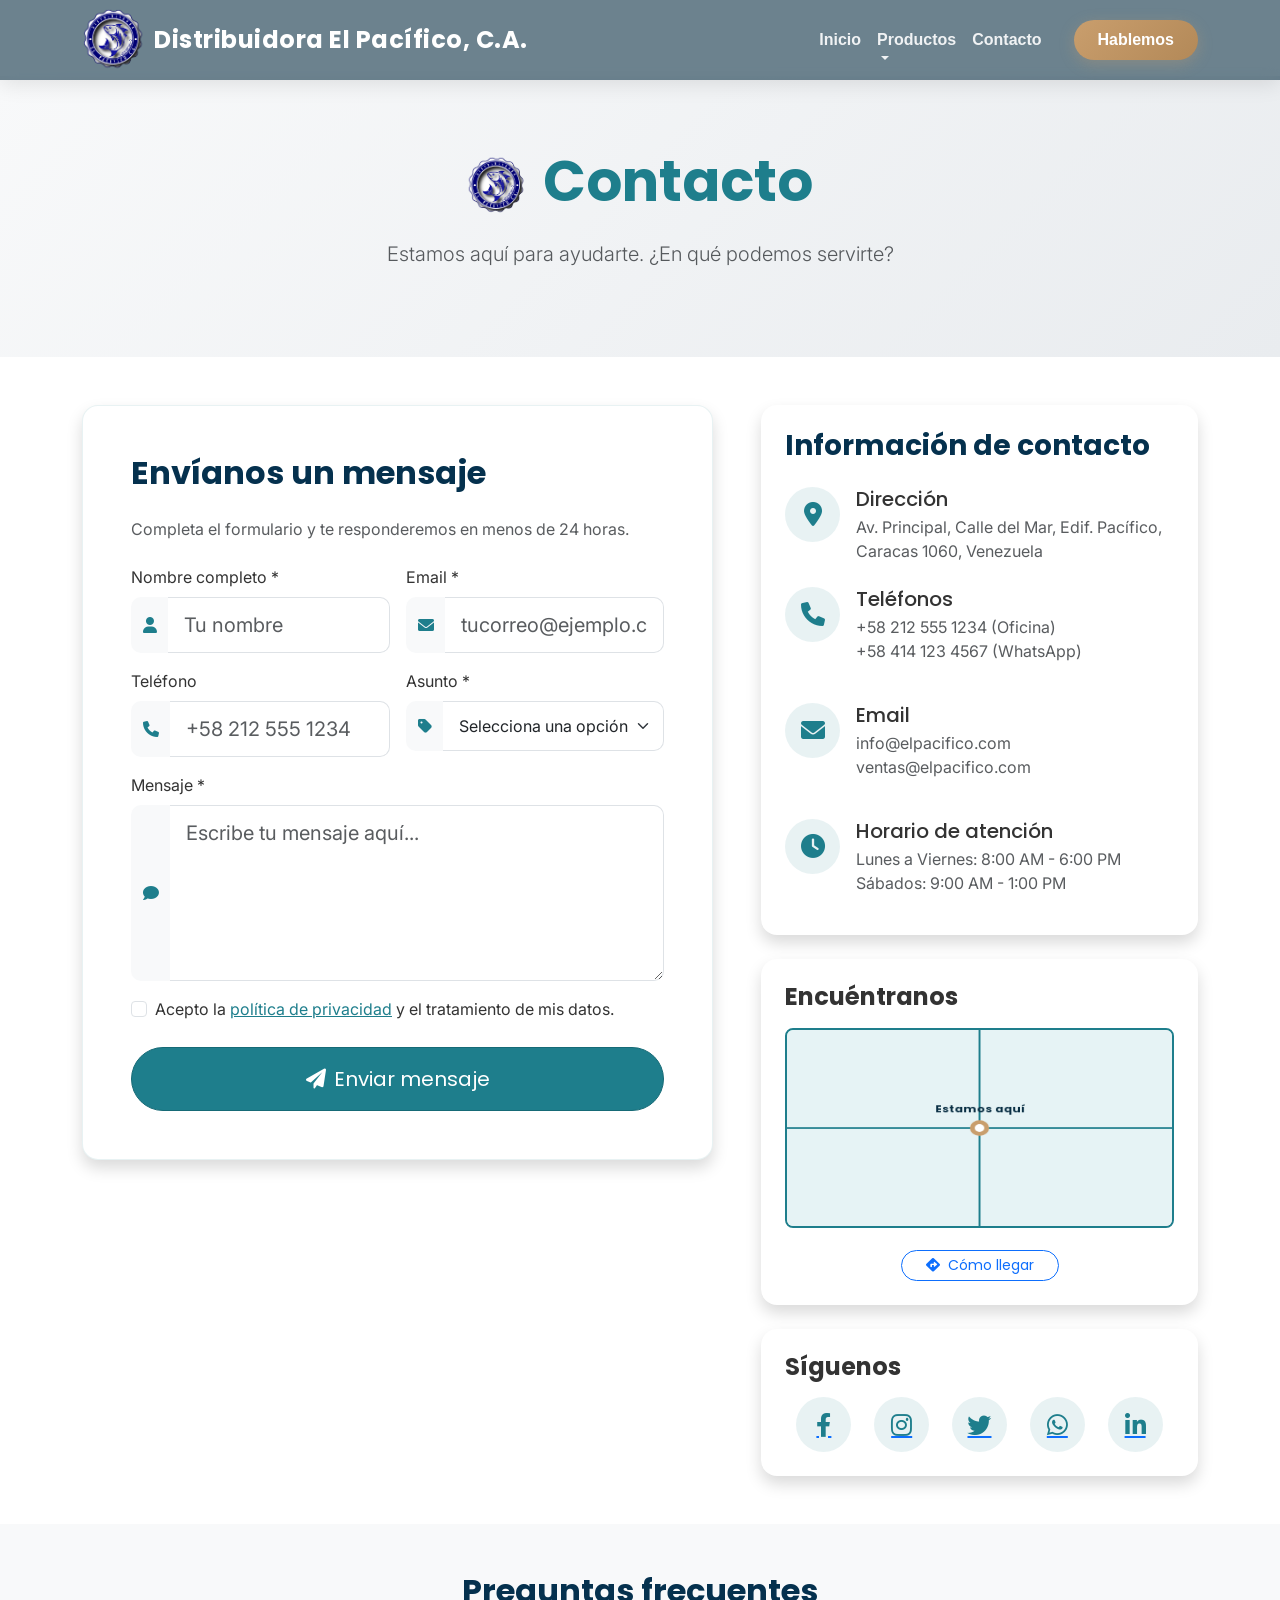
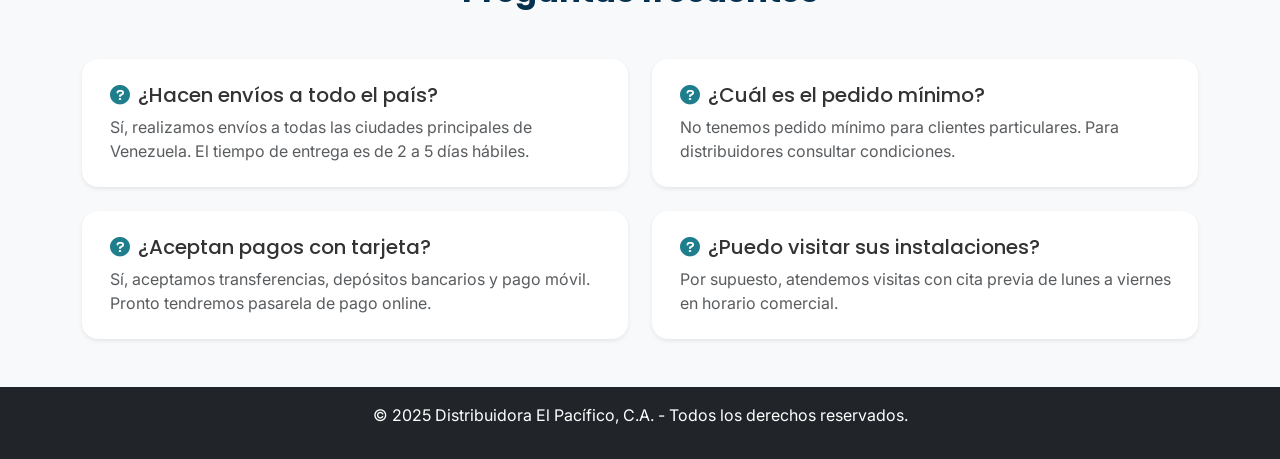
==== contacto/index.html @ 5120aaf8 "feat: Add new contact page" ====
<!DOCTYPE html>
<html lang="es">
<head>
    <meta charset="UTF-8">
    <meta name="viewport" content="width=device-width, initial-scale=1.0">
    <title>Contacto - Distribuidora El Pacífico</title>
    <!-- Bootstrap CSS -->
    <link href="https://cdn.jsdelivr.net/npm/bootstrap@5.3.0/dist/css/bootstrap.min.css" rel="stylesheet">
    <!-- Font Awesome -->
    <link rel="stylesheet" href="https://cdnjs.cloudflare.com/ajax/libs/font-awesome/6.0.0-beta3/css/all.min.css">
    <!-- Google Fonts -->
    <link href="https://fonts.googleapis.com/css2?family=Poppins:wght@400;600;700&family=Inter:wght@300;400;500&display=swap" rel="stylesheet">
    <!-- Estilos personalizados -->
    <link rel="stylesheet" href="../assets/css/style.css">
</head>
<body>
    <!-- Navbar elegante -->
    <nav class="navbar navbar-expand-lg navbar-dark fixed-top" id="mainNav">
        <div class="container">
            <a class="navbar-brand" href="/index.html">
                <img src="/assets/images/logo.png" alt="Distribuidora El Pacífico" class="img-fluid" width="64">
                <span class="ms-2">Distribuidora El Pacífico, C.A.</span>
            </a>
            <button class="navbar-toggler" type="button" data-bs-toggle="collapse" data-bs-target="#navbarResponsive">
                <span class="navbar-toggler-icon"></span>
            </button>
            <div class="collapse navbar-collapse" id="navbarResponsive">
                <ul class="navbar-nav ms-auto">
                    <li class="nav-item">
                        <a class="nav-link" href="/index.html">Inicio</a>
                    </li>
                    <li class="nav-item dropdown">
                        <a class="nav-link dropdown-toggle" href="#" id="productDropdown" role="button" data-bs-toggle="dropdown">
                            Productos
                        </a>
                        <ul class="dropdown-menu dropdown-menu-end" aria-labelledby="productDropdown">
                            <li><a class="dropdown-item" href="/productos/sardinas-cayuco.html">Sardinas Cayuco</a></li>
                            <li><a class="dropdown-item" href="/productos/sardinas-pacifico.html">Sardinas Pacífico</a></li>
                            <li><a class="dropdown-item" href="/productos/atun-pacifico.html">Atún Pacífico</a></li>
                            <li><a class="dropdown-item" href="/productos/filetes-anchoa-cantabria.html">Filetes de Anchoa Cantabria</a></li>
                        </ul>
                    </li>
                    <li class="nav-item">
                        <a class="nav-link" href="/contacto/">Contacto</a>
                    </li>
                    <li class="nav-item">
                        <a class="nav-link btn-contact" href="/contacto/">Hablemos</a>
                    </li>
                </ul>
            </div>
        </div>
    </nav>

    <!-- Header de la página -->
    <section class="page-header py-5 bg-light">
        <div class="container text-center py-4">
            <div class="d-flex align-items-center justify-content-center mb-3">
                <!-- Logo desde assets -->
                <img src="../assets/images/logo.png" alt="El Pacífico Logo" class="me-3" style="height: 60px; width: auto;" onerror="this.style.display='none'">
                <h1 class="display-4 fw-bold text-primary">Contacto</h1>
            </div>
            <p class="lead text-muted">Estamos aquí para ayudarte. ¿En qué podemos servirte?</p>
        </div>
    </section>

    <!-- Sección de contacto principal -->
    <section class="py-5">
        <div class="container">
            <div class="row g-5">
                <!-- Columna izquierda: Formulario -->
                <div class="col-lg-7">
                    <div class="contact-form-wrapper p-4 p-lg-5 bg-white rounded-4 shadow">
                        <h2 class="fw-bold mb-4">Envíanos un mensaje</h2>
                        <p class="text-muted mb-4">Completa el formulario y te responderemos en menos de 24 horas.</p>
                        
                        <form id="contactForm" class="needs-validation" novalidate>
                            <div class="row g-3">
                                <div class="col-md-6">
                                    <label for="nombre" class="form-label">Nombre completo *</label>
                                    <div class="input-group">
                                        <span class="input-group-text bg-light"><i class="fas fa-user text-primary"></i></span>
                                        <input type="text" class="form-control form-control-lg" id="nombre" placeholder="Tu nombre" required>
                                    </div>
                                    <div class="invalid-feedback">Por favor ingresa tu nombre.</div>
                                </div>
                                
                                <div class="col-md-6">
                                    <label for="email" class="form-label">Email *</label>
                                    <div class="input-group">
                                        <span class="input-group-text bg-light"><i class="fas fa-envelope text-primary"></i></span>
                                        <input type="email" class="form-control form-control-lg" id="email" placeholder="tucorreo@ejemplo.com" required>
                                    </div>
                                    <div class="invalid-feedback">Por favor ingresa un email válido.</div>
                                </div>
                                
                                <div class="col-md-6">
                                    <label for="telefono" class="form-label">Teléfono</label>
                                    <div class="input-group">
                                        <span class="input-group-text bg-light"><i class="fas fa-phone text-primary"></i></span>
                                        <input type="tel" class="form-control form-control-lg" id="telefono" placeholder="+58 212 555 1234">
                                    </div>
                                </div>
                                
                                <div class="col-md-6">
                                    <label for="asunto" class="form-label">Asunto *</label>
                                    <div class="input-group">
                                        <span class="input-group-text bg-light"><i class="fas fa-tag text-primary"></i></span>
                                        <select class="form-select form-control-lg" id="asunto" required>
                                            <option value="" selected disabled>Selecciona una opción</option>
                                            <option value="ventas">Ventas y cotizaciones</option>
                                            <option value="distribucion">Quiero distribuir productos</option>
                                            <option value="consulta">Consulta general</option>
                                            <option value="sugerencia">Sugerencia o reclamo</option>
                                        </select>
                                    </div>
                                    <div class="invalid-feedback">Por favor selecciona un asunto.</div>
                                </div>
                                
                                <div class="col-12">
                                    <label for="mensaje" class="form-label">Mensaje *</label>
                                    <div class="input-group">
                                        <span class="input-group-text bg-light"><i class="fas fa-comment text-primary"></i></span>
                                        <textarea class="form-control form-control-lg" id="mensaje" rows="5" placeholder="Escribe tu mensaje aquí..." required></textarea>
                                    </div>
                                    <div class="invalid-feedback">Por favor escribe tu mensaje.</div>
                                </div>
                                
                                <div class="col-12">
                                    <div class="form-check">
                                        <input class="form-check-input" type="checkbox" id="terminos" required>
                                        <label class="form-check-label" for="terminos">
                                            Acepto la <a href="#" class="text-primary">política de privacidad</a> y el tratamiento de mis datos.
                                        </label>
                                        <div class="invalid-feedback">Debes aceptar los términos.</div>
                                    </div>
                                </div>
                                
                                <div class="col-12 mt-4">
                                    <button type="submit" class="btn btn-primary btn-lg w-100 py-3 rounded-pill">
                                        <i class="fas fa-paper-plane me-2"></i>Enviar mensaje
                                    </button>
                                </div>
                            </div>
                        </form>
                    </div>
                </div>
                
                <!-- Columna derecha: Información de contacto y mapa -->
                <div class="col-lg-5">
                    <!-- Tarjeta de información -->
                    <div class="contact-info-card bg-white rounded-4 shadow p-4 mb-4">
                        <h3 class="fw-bold mb-4">Información de contacto</h3>
                        
                        <div class="d-flex mb-4">
                            <div class="flex-shrink-0">
                                <div class="info-icon bg-primary bg-opacity-10 p-3 rounded-circle">
                                    <i class="fas fa-map-marker-alt fs-4 text-primary"></i>
                                </div>
                            </div>
                            <div class="flex-grow-1 ms-3">
                                <h5 class="mb-1">Dirección</h5>
                                <p class="text-muted mb-0">Av. Principal, Calle del Mar, Edif. Pacífico, Caracas 1060, Venezuela</p>
                            </div>
                        </div>
                        
                        <div class="d-flex mb-4">
                            <div class="flex-shrink-0">
                                <div class="info-icon bg-primary bg-opacity-10 p-3 rounded-circle">
                                    <i class="fas fa-phone fs-4 text-primary"></i>
                                </div>
                            </div>
                            <div class="flex-grow-1 ms-3">
                                <h5 class="mb-1">Teléfonos</h5>
                                <p class="text-muted mb-0">+58 212 555 1234 (Oficina)</p>
                                <p class="text-muted">+58 414 123 4567 (WhatsApp)</p>
                            </div>
                        </div>
                        
                        <div class="d-flex mb-4">
                            <div class="flex-shrink-0">
                                <div class="info-icon bg-primary bg-opacity-10 p-3 rounded-circle">
                                    <i class="fas fa-envelope fs-4 text-primary"></i>
                                </div>
                            </div>
                            <div class="flex-grow-1 ms-3">
                                <h5 class="mb-1">Email</h5>
                                <p class="text-muted mb-0">info@elpacifico.com</p>
                                <p class="text-muted">ventas@elpacifico.com</p>
                            </div>
                        </div>
                        
                        <div class="d-flex">
                            <div class="flex-shrink-0">
                                <div class="info-icon bg-primary bg-opacity-10 p-3 rounded-circle">
                                    <i class="fas fa-clock fs-4 text-primary"></i>
                                </div>
                            </div>
                            <div class="flex-grow-1 ms-3">
                                <h5 class="mb-1">Horario de atención</h5>
                                <p class="text-muted mb-0">Lunes a Viernes: 8:00 AM - 6:00 PM</p>
                                <p class="text-muted">Sábados: 9:00 AM - 1:00 PM</p>
                            </div>
                        </div>
                    </div>
                    
                    <!-- Mapa (canvas) -->
                    <div class="map-card bg-white rounded-4 shadow p-4 mb-4">
                        <h4 class="fw-bold mb-3">Encuéntranos</h4>
                        <canvas id="mapCanvas" width="400" height="250" class="w-100 rounded-3 canvas-map" style="height: 200px;"></canvas>
                        <div class="mt-3 text-center">
                            <a href="#" class="btn btn-outline-primary btn-sm rounded-pill px-4">
                                <i class="fas fa-directions me-2"></i>Cómo llegar
                            </a>
                        </div>
                    </div>
                    
                    <!-- Redes sociales -->
                    <div class="social-card bg-white rounded-4 shadow p-4">
                        <h4 class="fw-bold mb-3">Síguenos</h4>
                        <div class="d-flex justify-content-around">
                            <a href="#" class="social-icon bg-primary bg-opacity-10 p-3 rounded-circle">
                                <i class="fab fa-facebook-f fs-4 text-primary"></i>
                            </a>
                            <a href="#" class="social-icon bg-primary bg-opacity-10 p-3 rounded-circle">
                                <i class="fab fa-instagram fs-4 text-primary"></i>
                            </a>
                            <a href="#" class="social-icon bg-primary bg-opacity-10 p-3 rounded-circle">
                                <i class="fab fa-twitter fs-4 text-primary"></i>
                            </a>
                            <a href="#" class="social-icon bg-primary bg-opacity-10 p-3 rounded-circle">
                                <i class="fab fa-whatsapp fs-4 text-primary"></i>
                            </a>
                            <a href="#" class="social-icon bg-primary bg-opacity-10 p-3 rounded-circle">
                                <i class="fab fa-linkedin-in fs-4 text-primary"></i>
                            </a>
                        </div>
                    </div>
                </div>
            </div>
        </div>
    </section>

    <!-- Sección de preguntas frecuentes (opcional, para dar más contenido) -->
    <section class="py-5 bg-light">
        <div class="container">
            <h2 class="text-center fw-bold mb-5">Preguntas frecuentes</h2>
            <div class="row g-4">
                <div class="col-md-6">
                    <div class="faq-item bg-white p-4 rounded-4 shadow-sm h-100">
                        <h5><i class="fas fa-question-circle text-primary me-2"></i>¿Hacen envíos a todo el país?</h5>
                        <p class="text-muted mb-0">Sí, realizamos envíos a todas las ciudades principales de Venezuela. El tiempo de entrega es de 2 a 5 días hábiles.</p>
                    </div>
                </div>
                <div class="col-md-6">
                    <div class="faq-item bg-white p-4 rounded-4 shadow-sm h-100">
                        <h5><i class="fas fa-question-circle text-primary me-2"></i>¿Cuál es el pedido mínimo?</h5>
                        <p class="text-muted mb-0">No tenemos pedido mínimo para clientes particulares. Para distribuidores consultar condiciones.</p>
                    </div>
                </div>
                <div class="col-md-6">
                    <div class="faq-item bg-white p-4 rounded-4 shadow-sm h-100">
                        <h5><i class="fas fa-question-circle text-primary me-2"></i>¿Aceptan pagos con tarjeta?</h5>
                        <p class="text-muted mb-0">Sí, aceptamos transferencias, depósitos bancarios y pago móvil. Pronto tendremos pasarela de pago online.</p>
                    </div>
                </div>
                <div class="col-md-6">
                    <div class="faq-item bg-white p-4 rounded-4 shadow-sm h-100">
                        <h5><i class="fas fa-question-circle text-primary me-2"></i>¿Puedo visitar sus instalaciones?</h5>
                        <p class="text-muted mb-0">Por supuesto, atendemos visitas con cita previa de lunes a viernes en horario comercial.</p>
                    </div>
                </div>
            </div>
        </div>
    </section>

    <!-- Footer -->
    <footer class="bg-dark text-white text-center py-3">
        <p>&copy; 2025 Distribuidora El Pacífico, C.A. - Todos los derechos reservados.</p>
    </footer>

    <!-- Scripts -->
    <script src="https://code.jquery.com/jquery-3.6.0.min.js"></script>
    <script src="https://cdn.jsdelivr.net/npm/bootstrap@5.3.0/dist/js/bootstrap.bundle.min.js"></script>
    <script src="../assets/js/main.js"></script>
    
    <!-- Script para validación del formulario -->
    <script>
        (function() {
            'use strict';
            
            // Validación de formulario Bootstrap
            var forms = document.querySelectorAll('.needs-validation');
            
            Array.prototype.slice.call(forms).forEach(function(form) {
                form.addEventListener('submit', function(event) {
                    if (!form.checkValidity()) {
                        event.preventDefault();
                        event.stopPropagation();
                    } else {
                        event.preventDefault(); // Prevenir envío real para demo
                        alert('¡Mensaje enviado con éxito! Gracias por contactarnos.');
                        form.reset();
                        form.classList.remove('was-validated');
                    }
                    form.classList.add('was-validated');
                }, false);
            });
            
            // Dibujar mapa en canvas
            function drawMap() {
                var canvas = document.getElementById('mapCanvas');
                if (!canvas) return;
                
                var ctx = canvas.getContext('2d');
                var w = canvas.width;
                var h = canvas.height;
                
                // Fondo azul claro
                ctx.fillStyle = '#e6f3f5';
                ctx.fillRect(0, 0, w, h);
                
                // Dibujar calles
                ctx.strokeStyle = '#1e7e8c';
                ctx.lineWidth = 2;
                
                // Calle horizontal
                ctx.beginPath();
                ctx.moveTo(0, h/2);
                ctx.lineTo(w, h/2);
                ctx.stroke();
                
                // Calle vertical
                ctx.beginPath();
                ctx.moveTo(w/2, 0);
                ctx.lineTo(w/2, h);
                ctx.stroke();
                
                // Marcador de ubicación
                ctx.fillStyle = '#c99e6d';
                ctx.beginPath();
                ctx.arc(w/2, h/2, 10, 0, Math.PI * 2);
                ctx.fill();
                
                ctx.fillStyle = 'white';
                ctx.beginPath();
                ctx.arc(w/2, h/2, 5, 0, Math.PI * 2);
                ctx.fill();
                
                // Texto
                ctx.font = 'bold 12px Poppins, sans-serif';
                ctx.fillStyle = '#0a2f44';
                ctx.textAlign = 'center';
                ctx.fillText('Estamos aquí', w/2, h/2 - 20);
            }
            
            drawMap();
        })();
    </script>
</body>
</html>
---- assets/css/style.css ----
/* Estilos personalizados para Distribuidora El Pacífico */

body {
    font-family: 'Inter', sans-serif;
    color: #333;
}

h1, h2, h3, h4, h5, h6, .navbar-brand, .nav-link, .btn {
    font-family: 'Poppins', sans-serif;
}

.bg-primary {
    background-color: #1e7e8c !important; /* Azul marino verdoso */
}

.navbar-brand i {
    margin-right: 8px;
}

.canvas-placeholder {
    background-color: #d4f1f9; /* Fondo de respaldo */
    border: 2px dashed #1e7e8c;
    border-radius: 8px;
    display: block;
    width: 100%;
    height: auto;
}

footer {
    background-color: #05314e !important;
}

.btn-primary {
    background-color: #1e7e8c;
    border-color: #166a76;
}

.btn-primary:hover {
    background-color: #166a76;
    border-color: #0f525c;
}

.card {
    transition: transform 0.3s ease;
    border: none;
    box-shadow: 0 4px 8px rgba(0,0,0,0.1);
}

.card:hover {
    transform: translateY(-5px);
}

h1, h2, h3 {
    color: #05314e;
}

.text-primary {
    color: #1e7e8c !important;
}
/* Hero section rediseñado */
.hero-section {
    position: relative;
    height: 100vh;
    min-height: 600px;
    overflow: hidden;
    background-color: #0a2f44; /* Color de respaldo */
}

.hero-canvas {
    position: absolute;
    top: 0;
    left: 0;
    width: 100%;
    height: 100%;
    z-index: 1;
    object-fit: cover;
}

.hero-section .container {
    position: relative;
    z-index: 2;
    animation: fadeInUp 1.5s ease;
}

.hero-title {
    /* font-family: 'Playfair Display', serif; */
    font-weight: 700;
    text-shadow: 2px 2px 8px rgba(0,0,0,0.3);
    letter-spacing: 1px;
    color: #fff;
}

.hero-subtitle {
    font-family: 'Open Sans', sans-serif;
    font-size: 1.5rem;
    font-weight: 300;
    text-shadow: 1px 1px 4px rgba(0,0,0,0.3);
    max-width: 700px;
    margin-left: auto;
    margin-right: auto;
}

.btn-hero {
    background-color: #c99e6d;
    border-color: #b38958;
    color: white;
    font-family: 'Open Sans', sans-serif;
    font-weight: 600;
    padding: 12px 40px;
    border-radius: 50px;
    text-transform: uppercase;
    letter-spacing: 1px;
    transition: all 0.3s;
    box-shadow: 0 4px 15px rgba(0,0,0,0.2);
}

.btn-hero:hover {
    background-color: #b38958;
    border-color: #9e7346;
    transform: translateY(-2px);
    box-shadow: 0 6px 20px rgba(0,0,0,0.3);
}

@keyframes fadeInUp {
    from {
        opacity: 0;
        transform: translateY(30px);
    }
    to {
        opacity: 1;
        transform: translateY(0);
    }
}
/* ===== Navbar elegante ===== */
#mainNav {
    padding-top: .2rem;
    padding-bottom: .2rem;
    background-color: rgba(10, 47, 68, 0.6); /* Azul profundo semitransparente */
    backdrop-filter: blur(8px);
    -webkit-backdrop-filter: blur(8px);
    box-shadow: 0 4px 20px rgba(0, 0, 0, 0.1);
    transition: background-color 0.3s ease, padding 0.3s ease;
}

#mainNav.navbar-scrolled {
    padding-top: 0.5rem;
    padding-bottom: 0.5rem;
    background-color: #0a2f44; /* sólido al hacer scroll */
    backdrop-filter: none;
}

#mainNav .navbar-brand {
    display: flex;
    align-items: center;
    color: white;
    font-size: 1.5rem;
    font-weight: 700;
    letter-spacing: 0.5px;
}

#mainNav .navbar-brand .brand-text {
    background: linear-gradient(135deg, #fff, #f0f0f0);
    -webkit-background-clip: text;
    -webkit-text-fill-color: transparent;
    background-clip: text;
}

#mainNav .navbar-nav .nav-item {
    margin-left: 1rem;
}

#mainNav .navbar-nav .nav-link {
    color: rgba(255,255,255,0.9);
    font-family: 'Open Sans', sans-serif;
    font-weight: 600;
    font-size: 1rem;
    padding: 0.5rem 0;
    position: relative;
    transition: color 0.3s ease;
}

#mainNav .navbar-nav .nav-link:hover {
    color: white;
}

/* Efecto subrayado animado */
#mainNav .navbar-nav .nav-link::after {
    content: '';
    position: absolute;
    width: 0;
    height: 2px;
    bottom: 0;
    left: 0;
    background: linear-gradient(90deg, #c99e6d, #f5d0a9);
    transition: width 0.3s ease;
}

#mainNav .navbar-nav .nav-link:hover::after {
    width: 100%;
}

/* Botón de contacto especial */
#mainNav .navbar-nav .btn-contact {
    background: linear-gradient(135deg, #c99e6d, #b38958);
    color: white !important;
    padding: 0.5rem 1.5rem !important;
    border-radius: 50px;
    margin-left: 1rem;
    border: none;
    transition: transform 0.3s, box-shadow 0.3s;
    box-shadow: 0 4px 15px rgba(201, 158, 109, 0.3);
}

#mainNav .navbar-nav .btn-contact:hover {
    transform: translateY(-2px);
    box-shadow: 0 6px 20px rgba(201, 158, 109, 0.5);
}

#mainNav .navbar-nav .btn-contact::after {
    display: none; /* Quita el subrayado del botón */
}

/* Dropdown personalizado */
#mainNav .dropdown-menu {
    background-color: rgba(255,255,255,0.95);
    backdrop-filter: blur(5px);
    border: none;
    border-radius: 8px;
    box-shadow: 0 8px 30px rgba(0,0,0,0.2);
    margin-top: 0.5rem;
    padding: 0.5rem 0;
    animation: fadeInDown 0.2s ease;
}

#mainNav .dropdown-menu .dropdown-item {
    font-family: 'Open Sans', sans-serif;
    color: #0a2f44;
    padding: 0.7rem 1.5rem;
    transition: background-color 0.2s, padding-left 0.2s;
}

#mainNav .dropdown-menu .dropdown-item:hover {
    background-color: #c99e6d;
    color: white;
    padding-left: 2rem;
}

/* Logo canvas */
#logoCanvas {
    background: linear-gradient(135deg, #c99e6d, #f5d0a9);
    border-radius: 50%;
    border: 2px solid white;
}

@keyframes fadeInDown {
    from {
        opacity: 0;
        transform: translateY(-10px);
    }
    to {
        opacity: 1;
        transform: translateY(0);
    }
}

/* Ajuste para móviles */
@media (max-width: 991px) {
    #mainNav {
        background-color: #0a2f44;
        backdrop-filter: none;
    }
    #mainNav .navbar-nav .nav-item {
        margin-left: 0;
        text-align: center;
    }
    #mainNav .navbar-nav .btn-contact {
        margin: 0.5rem auto;
        display: inline-block;
    }
    #mainNav .dropdown-menu {
        background-color: transparent;
        box-shadow: none;
        text-align: center;
    }
    #mainNav .dropdown-menu .dropdown-item {
        color: white;
    }
}

.margin-top-custom {
    margin-top: 124px !important; /* Ajusta este valor según el tamaño de tu navbar */
}

/* Estilos para las nuevas secciones */
.bg-primary.bg-opacity-10 {
    background-color: rgba(30, 126, 140, 0.1) !important;
}

.rounded-4 {
    border-radius: 1rem !important;
}

.opacity-90 {
    opacity: 0.9;
}

/* Iconos circulares en sección contacto */
.bg-white.text-primary.p-3 {
    width: 48px;
    height: 48px;
    display: flex;
    align-items: center;
    justify-content: center;
    transition: all 0.3s;
}

.bg-white.text-primary.p-3:hover {
    transform: scale(1.1);
    box-shadow: 0 10px 20px rgba(0,0,0,0.1);
}

/* Canvas mejorados */
.canvas-placeholder.rounded-4 {
    border: none;
    box-shadow: 0 20px 30px -10px rgba(0,0,0,0.15);
}

/* Responsive */
@media (max-width: 768px) {
    .display-5 {
        font-size: 2rem;
    }
    .display-6 {
        font-size: 1.8rem;
    }
}
/* Estilos para el carrusel de productos */
.canvas-carousel {
    background: linear-gradient(135deg, #1e7e8c, #0a2f44);
    border-radius: 1rem;
}

.carousel-caption {
    background: rgba(0, 0, 0, 0.6);
    backdrop-filter: blur(5px);
    border-radius: 1rem;
    padding: 0.8rem 1.5rem;
    bottom: 20px;
}

.carousel-indicators {
    margin-bottom: 0.5rem;
}

.carousel-indicators button {
    width: 10px;
    height: 10px;
    border-radius: 50%;
    margin: 0 5px;
}

.carousel-control-prev,
.carousel-control-next {
    width: 8%;
    opacity: 0.8;
}

.carousel-control-prev:hover,
.carousel-control-next:hover {
    opacity: 1;
    background: rgba(0, 0, 0, 0.2);
}

/* Miniaturas */
.canvas-thumbnail {
    background: linear-gradient(135deg, #a8ede0, #fed6e3);
    border: 2px solid transparent;
    transition: all 0.3s;
    cursor: pointer;
    height: 60px;
    object-fit: cover;
}

.canvas-thumbnail:hover {
    border-color: #1e7e8c;
    transform: scale(1.05);
    box-shadow: 0 5px 15px rgba(0,0,0,0.2);
}

/* Responsive */
@media (max-width: 768px) {
    .carousel-item canvas {
        height: 250px !important;
    }
    
    .canvas-thumbnail {
        height: 40px;
    }
    
    .carousel-caption {
        display: none !important; /* Ocultar en móvil si es necesario */
    }
}
/* Estilos para la página de contacto */
.page-header {
    background: linear-gradient(135deg, #f8f9fa 0%, #e9ecef 100%);
    margin-top: 76px; /* Compensar navbar fijo */
}

.contact-form-wrapper {
    border: 1px solid rgba(30, 126, 140, 0.1);
    transition: transform 0.3s;
}

.contact-form-wrapper:hover {
    transform: translateY(-5px);
    box-shadow: 0 15px 30px rgba(0,0,0,0.1) !important;
}

.input-group-text {
    border: none;
    border-radius: 10px 0 0 10px;
}

.form-control, .form-select {
    border: 1px solid #dee2e6;
    border-left: none;
    border-radius: 0 10px 10px 0;
    padding: 0.75rem 1rem;
}

.form-control:focus, .form-select:focus {
    border-color: #1e7e8c;
    box-shadow: 0 0 0 0.25rem rgba(30, 126, 140, 0.25);
}

.info-icon, .social-icon {
    width: 55px;
    height: 55px;
    display: flex;
    align-items: center;
    justify-content: center;
    transition: all 0.3s;
}

.info-icon:hover, .social-icon:hover {
    background-color: #1e7e8c !important;
    transform: scale(1.1);
}

.info-icon:hover i, .social-icon:hover i {
    color: white !important;
}

.canvas-map {
    background: linear-gradient(135deg, #a8ede0, #fed6e3);
    border: 2px solid #1e7e8c;
}

.faq-item {
    transition: all 0.3s;
    border-left: 4px solid transparent;
}

.faq-item:hover {
    border-left-color: #1e7e8c;
    transform: translateX(5px);
}

/* Responsive */
@media (max-width: 768px) {
    .page-header h1 {
        font-size: 2.5rem;
    }
    
    .contact-form-wrapper {
        padding: 1.5rem !important;
    }
    
    .social-icon {
        width: 45px;
        height: 45px;
    }
}
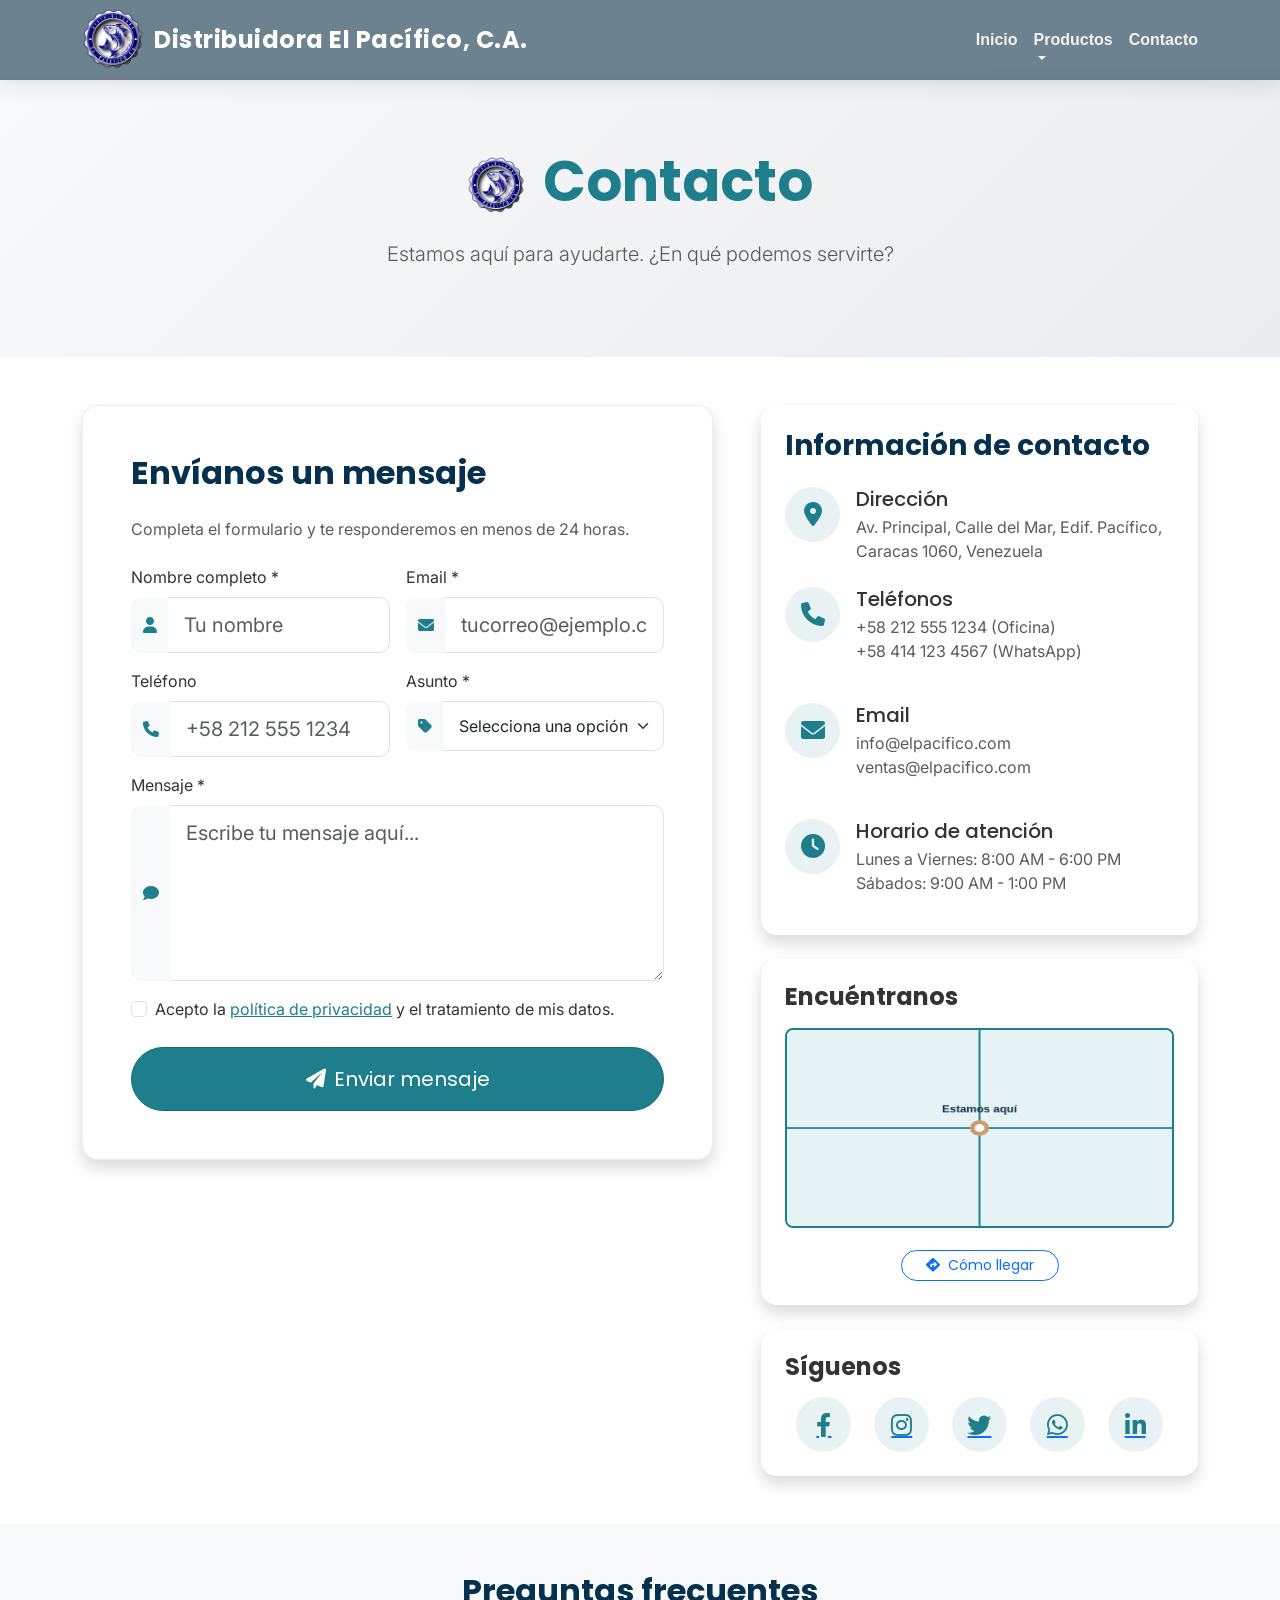
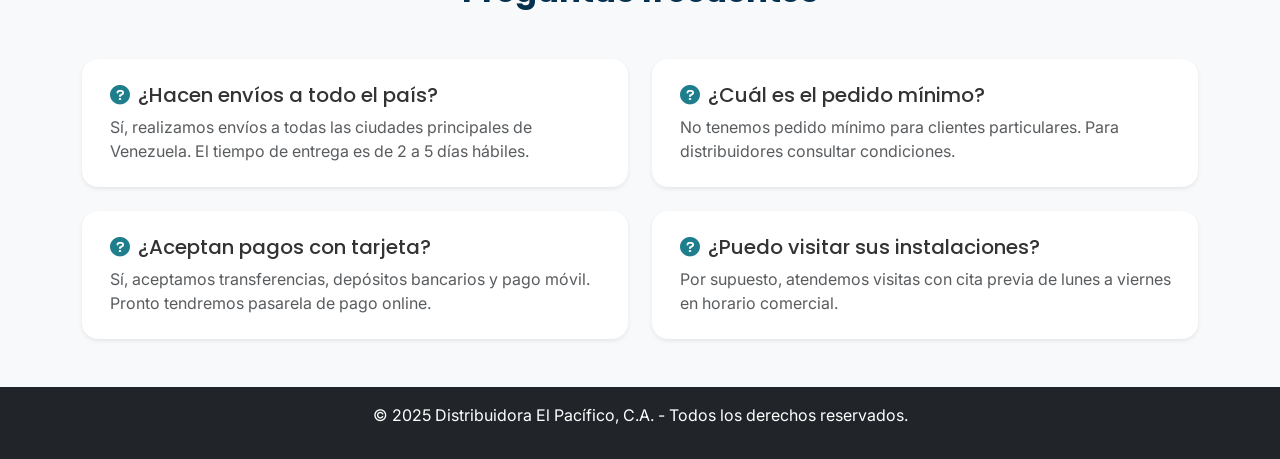
==== commit 37e57bff: "feat: Changes in all files" ====
--- a/contacto/index.html
+++ b/contacto/index.html
@@ -16,39 +16,6 @@
 <body>
     <!-- Navbar elegante -->
     <nav class="navbar navbar-expand-lg navbar-dark fixed-top" id="mainNav">
-        <div class="container">
-            <a class="navbar-brand" href="/index.html">
-                <img src="/assets/images/logo.png" alt="Distribuidora El Pacífico" class="img-fluid" width="64">
-                <span class="ms-2">Distribuidora El Pacífico, C.A.</span>
-            </a>
-            <button class="navbar-toggler" type="button" data-bs-toggle="collapse" data-bs-target="#navbarResponsive">
-                <span class="navbar-toggler-icon"></span>
-            </button>
-            <div class="collapse navbar-collapse" id="navbarResponsive">
-                <ul class="navbar-nav ms-auto">
-                    <li class="nav-item">
-                        <a class="nav-link" href="/index.html">Inicio</a>
-                    </li>
-                    <li class="nav-item dropdown">
-                        <a class="nav-link dropdown-toggle" href="#" id="productDropdown" role="button" data-bs-toggle="dropdown">
-                            Productos
-                        </a>
-                        <ul class="dropdown-menu dropdown-menu-end" aria-labelledby="productDropdown">
-                            <li><a class="dropdown-item" href="/productos/sardinas-cayuco.html">Sardinas Cayuco</a></li>
-                            <li><a class="dropdown-item" href="/productos/sardinas-pacifico.html">Sardinas Pacífico</a></li>
-                            <li><a class="dropdown-item" href="/productos/atun-pacifico.html">Atún Pacífico</a></li>
-                            <li><a class="dropdown-item" href="/productos/filetes-anchoa-cantabria.html">Filetes de Anchoa Cantabria</a></li>
-                        </ul>
-                    </li>
-                    <li class="nav-item">
-                        <a class="nav-link" href="/contacto/">Contacto</a>
-                    </li>
-                    <li class="nav-item">
-                        <a class="nav-link btn-contact" href="/contacto/">Hablemos</a>
-                    </li>
-                </ul>
-            </div>
-        </div>
     </nav>
 
     <!-- Header de la página -->
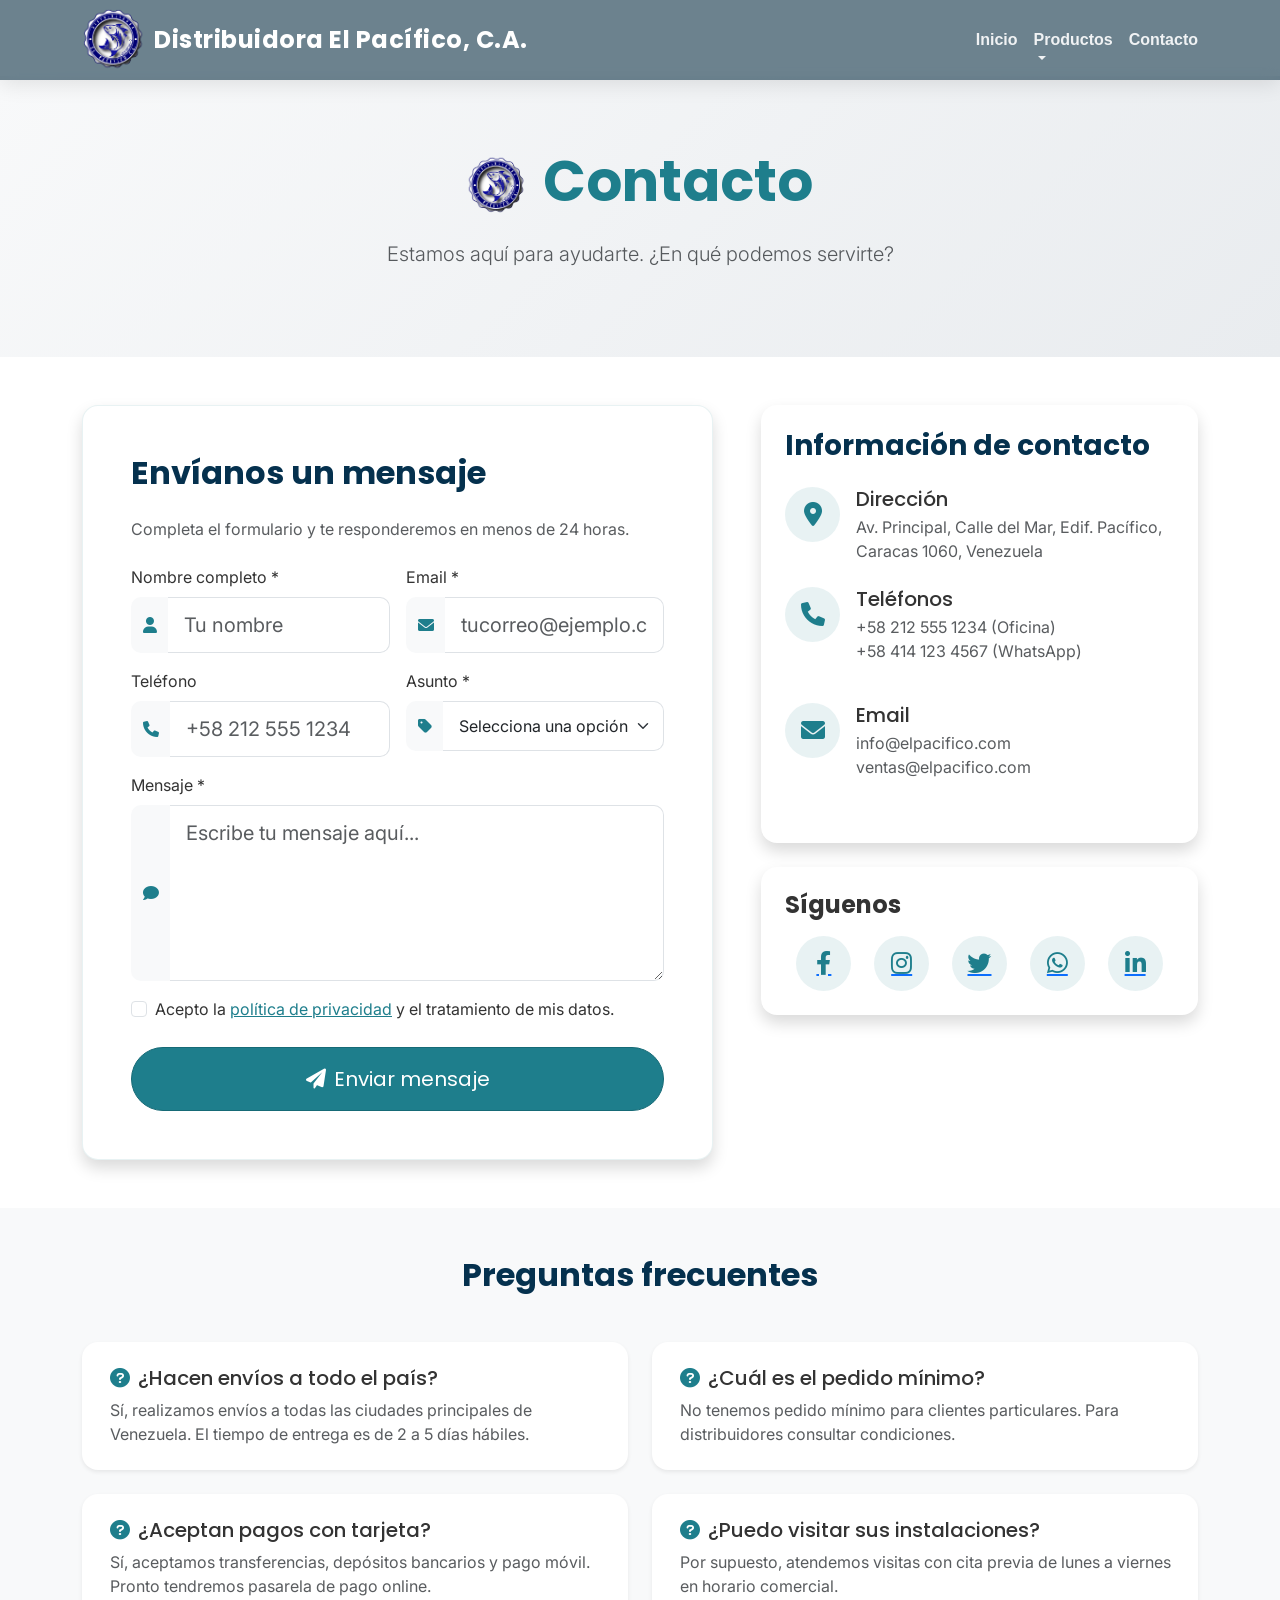
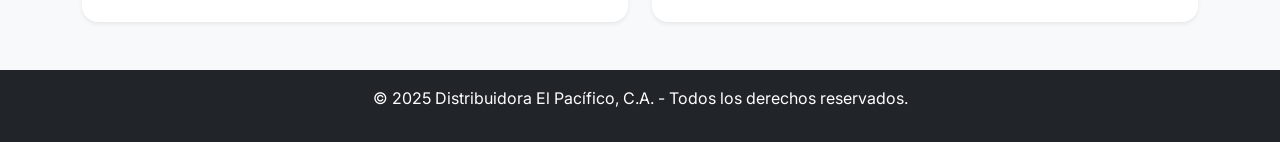
==== commit f52ceab6: "feat: Remove unused section in contact" ====
--- a/contacto/index.html
+++ b/contacto/index.html
@@ -4,6 +4,7 @@
     <meta charset="UTF-8">
     <meta name="viewport" content="width=device-width, initial-scale=1.0">
     <title>Contacto - Distribuidora El Pacífico</title>
+    <link rel="icon" href="../assets/images/favicon.png" type="image/png">
     <!-- Bootstrap CSS -->
     <link href="https://cdn.jsdelivr.net/npm/bootstrap@5.3.0/dist/css/bootstrap.min.css" rel="stylesheet">
     <!-- Font Awesome -->
@@ -156,29 +157,6 @@
                             </div>
                         </div>
                         
-                        <div class="d-flex">
-                            <div class="flex-shrink-0">
-                                <div class="info-icon bg-primary bg-opacity-10 p-3 rounded-circle">
-                                    <i class="fas fa-clock fs-4 text-primary"></i>
-                                </div>
-                            </div>
-                            <div class="flex-grow-1 ms-3">
-                                <h5 class="mb-1">Horario de atención</h5>
-                                <p class="text-muted mb-0">Lunes a Viernes: 8:00 AM - 6:00 PM</p>
-                                <p class="text-muted">Sábados: 9:00 AM - 1:00 PM</p>
-                            </div>
-                        </div>
-                    </div>
-                    
-                    <!-- Mapa (canvas) -->
-                    <div class="map-card bg-white rounded-4 shadow p-4 mb-4">
-                        <h4 class="fw-bold mb-3">Encuéntranos</h4>
-                        <canvas id="mapCanvas" width="400" height="250" class="w-100 rounded-3 canvas-map" style="height: 200px;"></canvas>
-                        <div class="mt-3 text-center">
-                            <a href="#" class="btn btn-outline-primary btn-sm rounded-pill px-4">
-                                <i class="fas fa-directions me-2"></i>Cómo llegar
-                            </a>
-                        </div>
                     </div>
                     
                     <!-- Redes sociales -->
@@ -323,5 +301,10 @@
             drawMap();
         })();
     </script>
+
+    <script>
+        loadNav('../');
+        loadContactSection('../');
+    </script>
 </body>
 </html>
--- a/assets/css/style.css
+++ b/assets/css/style.css
@@ -481,4 +481,25 @@
         width: 45px;
         height: 45px;
     }
+}
+
+.carousel-inner{
+    max-height: 400px !important;
+    width: auto !important;
+    height: 350px; 
+    background-color: #f0f0f0;
+    overflow: hidden;
+}
+
+.carousel-item {
+    height: 100%;
+    background-color: #f5f5f5; /* Color de fondo mientras carga */
+}
+
+.carousel-item img {
+    height: 100%;
+    width: auto !important;
+    margin-left: auto;
+    margin-right: auto;
+    object-fit: cover;
 }
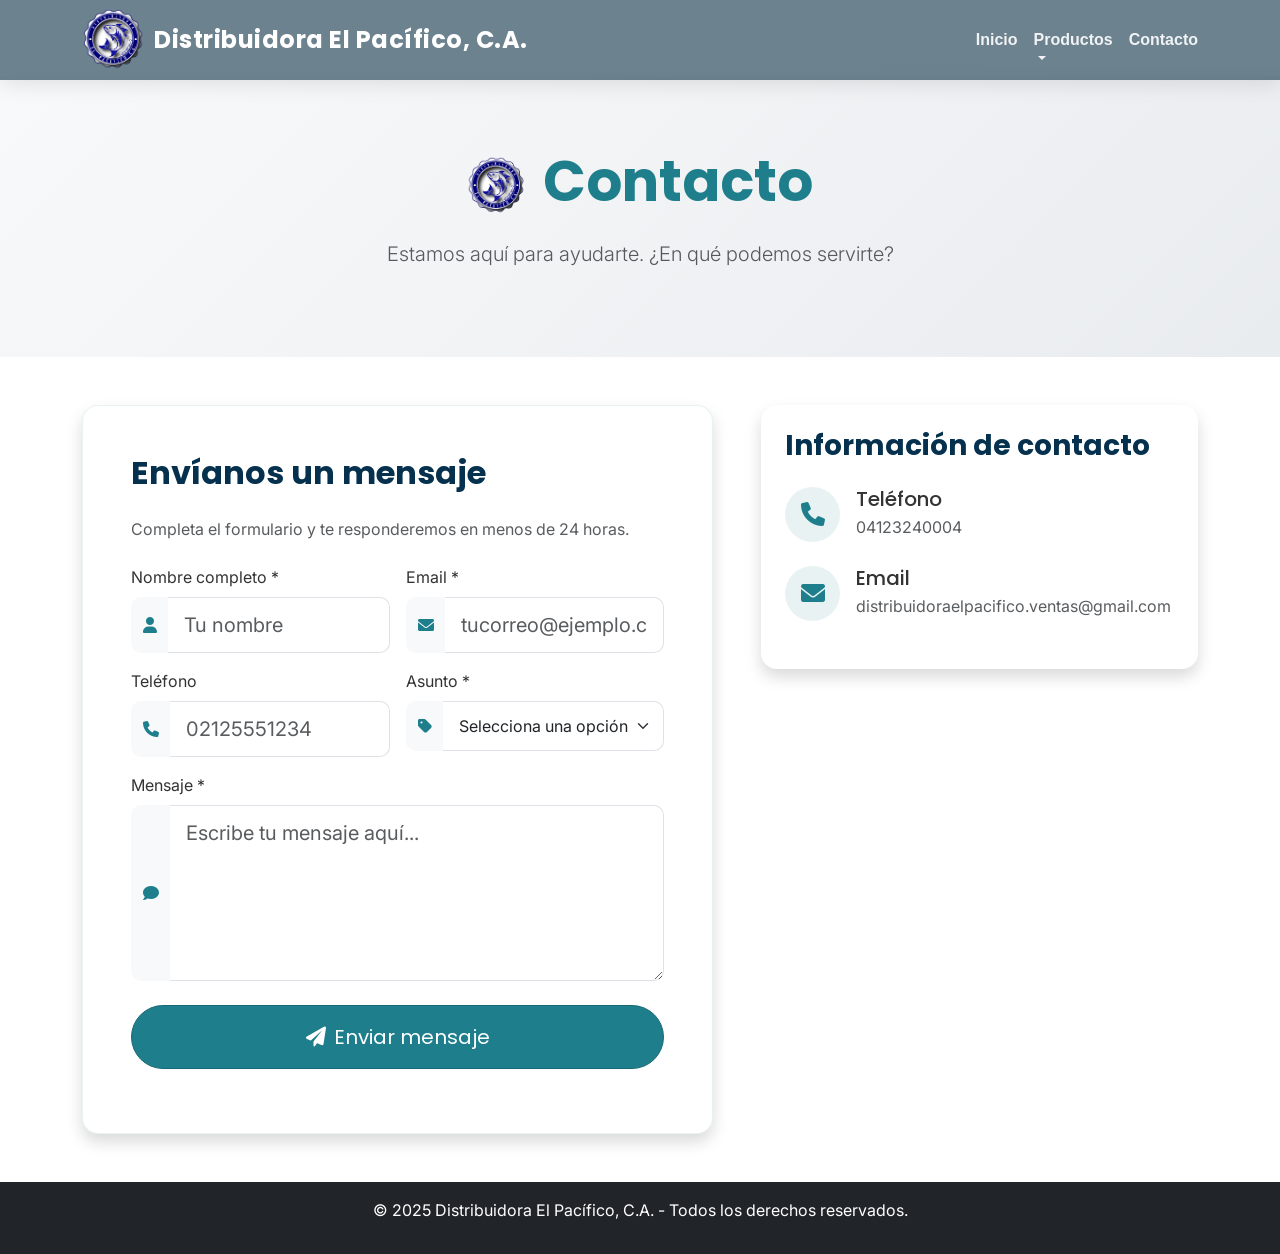
==== commit b66bd740: "feat: Add new changes" ====
--- a/contacto/index.html
+++ b/contacto/index.html
@@ -41,7 +41,7 @@
                         <h2 class="fw-bold mb-4">Envíanos un mensaje</h2>
                         <p class="text-muted mb-4">Completa el formulario y te responderemos en menos de 24 horas.</p>
                         
-                        <form id="contactForm" class="needs-validation" novalidate>
+                        <form id="contact-form" class="needs-validation" novalidate>
                             <div class="row g-3">
                                 <div class="col-md-6">
                                     <label for="nombre" class="form-label">Nombre completo *</label>
@@ -65,7 +65,7 @@
                                     <label for="telefono" class="form-label">Teléfono</label>
                                     <div class="input-group">
                                         <span class="input-group-text bg-light"><i class="fas fa-phone text-primary"></i></span>
-                                        <input type="tel" class="form-control form-control-lg" id="telefono" placeholder="+58 212 555 1234">
+                                        <input type="tel" class="form-control form-control-lg" id="telefono" placeholder="02125551234" required>
                                     </div>
                                 </div>
                                 
@@ -93,21 +93,12 @@
                                     <div class="invalid-feedback">Por favor escribe tu mensaje.</div>
                                 </div>
                                 
-                                <div class="col-12">
-                                    <div class="form-check">
-                                        <input class="form-check-input" type="checkbox" id="terminos" required>
-                                        <label class="form-check-label" for="terminos">
-                                            Acepto la <a href="#" class="text-primary">política de privacidad</a> y el tratamiento de mis datos.
-                                        </label>
-                                        <div class="invalid-feedback">Debes aceptar los términos.</div>
-                                    </div>
-                                </div>
-                                
                                 <div class="col-12 mt-4">
                                     <button type="submit" class="btn btn-primary btn-lg w-100 py-3 rounded-pill">
                                         <i class="fas fa-paper-plane me-2"></i>Enviar mensaje
                                     </button>
                                 </div>
+                                <div id="notifications"></div>
                             </div>
                         </form>
                     </div>
@@ -119,7 +110,7 @@
                     <div class="contact-info-card bg-white rounded-4 shadow p-4 mb-4">
                         <h3 class="fw-bold mb-4">Información de contacto</h3>
                         
-                        <div class="d-flex mb-4">
+                        <!--<div class="d-flex mb-4">
                             <div class="flex-shrink-0">
                                 <div class="info-icon bg-primary bg-opacity-10 p-3 rounded-circle">
                                     <i class="fas fa-map-marker-alt fs-4 text-primary"></i>
@@ -129,7 +120,7 @@
                                 <h5 class="mb-1">Dirección</h5>
                                 <p class="text-muted mb-0">Av. Principal, Calle del Mar, Edif. Pacífico, Caracas 1060, Venezuela</p>
                             </div>
-                        </div>
+                        </div>-->
                         
                         <div class="d-flex mb-4">
                             <div class="flex-shrink-0">
@@ -138,9 +129,8 @@
                                 </div>
                             </div>
                             <div class="flex-grow-1 ms-3">
-                                <h5 class="mb-1">Teléfonos</h5>
-                                <p class="text-muted mb-0">+58 212 555 1234 (Oficina)</p>
-                                <p class="text-muted">+58 414 123 4567 (WhatsApp)</p>
+                                <h5 class="mb-1">Teléfono</h5>
+                                <p class="text-muted mb-0">04123240004</p>
                             </div>
                         </div>
                         
@@ -152,67 +142,12 @@
                             </div>
                             <div class="flex-grow-1 ms-3">
                                 <h5 class="mb-1">Email</h5>
-                                <p class="text-muted mb-0">info@elpacifico.com</p>
-                                <p class="text-muted">ventas@elpacifico.com</p>
+                                <p class="text-muted mb-0">distribuidoraelpacifico.ventas@gmail.com</p>
                             </div>
                         </div>
                         
                     </div>
                     
-                    <!-- Redes sociales -->
-                    <div class="social-card bg-white rounded-4 shadow p-4">
-                        <h4 class="fw-bold mb-3">Síguenos</h4>
-                        <div class="d-flex justify-content-around">
-                            <a href="#" class="social-icon bg-primary bg-opacity-10 p-3 rounded-circle">
-                                <i class="fab fa-facebook-f fs-4 text-primary"></i>
-                            </a>
-                            <a href="#" class="social-icon bg-primary bg-opacity-10 p-3 rounded-circle">
-                                <i class="fab fa-instagram fs-4 text-primary"></i>
-                            </a>
-                            <a href="#" class="social-icon bg-primary bg-opacity-10 p-3 rounded-circle">
-                                <i class="fab fa-twitter fs-4 text-primary"></i>
-                            </a>
-                            <a href="#" class="social-icon bg-primary bg-opacity-10 p-3 rounded-circle">
-                                <i class="fab fa-whatsapp fs-4 text-primary"></i>
-                            </a>
-                            <a href="#" class="social-icon bg-primary bg-opacity-10 p-3 rounded-circle">
-                                <i class="fab fa-linkedin-in fs-4 text-primary"></i>
-                            </a>
-                        </div>
-                    </div>
-                </div>
-            </div>
-        </div>
-    </section>
-
-    <!-- Sección de preguntas frecuentes (opcional, para dar más contenido) -->
-    <section class="py-5 bg-light">
-        <div class="container">
-            <h2 class="text-center fw-bold mb-5">Preguntas frecuentes</h2>
-            <div class="row g-4">
-                <div class="col-md-6">
-                    <div class="faq-item bg-white p-4 rounded-4 shadow-sm h-100">
-                        <h5><i class="fas fa-question-circle text-primary me-2"></i>¿Hacen envíos a todo el país?</h5>
-                        <p class="text-muted mb-0">Sí, realizamos envíos a todas las ciudades principales de Venezuela. El tiempo de entrega es de 2 a 5 días hábiles.</p>
-                    </div>
-                </div>
-                <div class="col-md-6">
-                    <div class="faq-item bg-white p-4 rounded-4 shadow-sm h-100">
-                        <h5><i class="fas fa-question-circle text-primary me-2"></i>¿Cuál es el pedido mínimo?</h5>
-                        <p class="text-muted mb-0">No tenemos pedido mínimo para clientes particulares. Para distribuidores consultar condiciones.</p>
-                    </div>
-                </div>
-                <div class="col-md-6">
-                    <div class="faq-item bg-white p-4 rounded-4 shadow-sm h-100">
-                        <h5><i class="fas fa-question-circle text-primary me-2"></i>¿Aceptan pagos con tarjeta?</h5>
-                        <p class="text-muted mb-0">Sí, aceptamos transferencias, depósitos bancarios y pago móvil. Pronto tendremos pasarela de pago online.</p>
-                    </div>
-                </div>
-                <div class="col-md-6">
-                    <div class="faq-item bg-white p-4 rounded-4 shadow-sm h-100">
-                        <h5><i class="fas fa-question-circle text-primary me-2"></i>¿Puedo visitar sus instalaciones?</h5>
-                        <p class="text-muted mb-0">Por supuesto, atendemos visitas con cita previa de lunes a viernes en horario comercial.</p>
-                    </div>
                 </div>
             </div>
         </div>
@@ -233,24 +168,6 @@
         (function() {
             'use strict';
             
-            // Validación de formulario Bootstrap
-            var forms = document.querySelectorAll('.needs-validation');
-            
-            Array.prototype.slice.call(forms).forEach(function(form) {
-                form.addEventListener('submit', function(event) {
-                    if (!form.checkValidity()) {
-                        event.preventDefault();
-                        event.stopPropagation();
-                    } else {
-                        event.preventDefault(); // Prevenir envío real para demo
-                        alert('¡Mensaje enviado con éxito! Gracias por contactarnos.');
-                        form.reset();
-                        form.classList.remove('was-validated');
-                    }
-                    form.classList.add('was-validated');
-                }, false);
-            });
-            
             // Dibujar mapa en canvas
             function drawMap() {
                 var canvas = document.getElementById('mapCanvas');
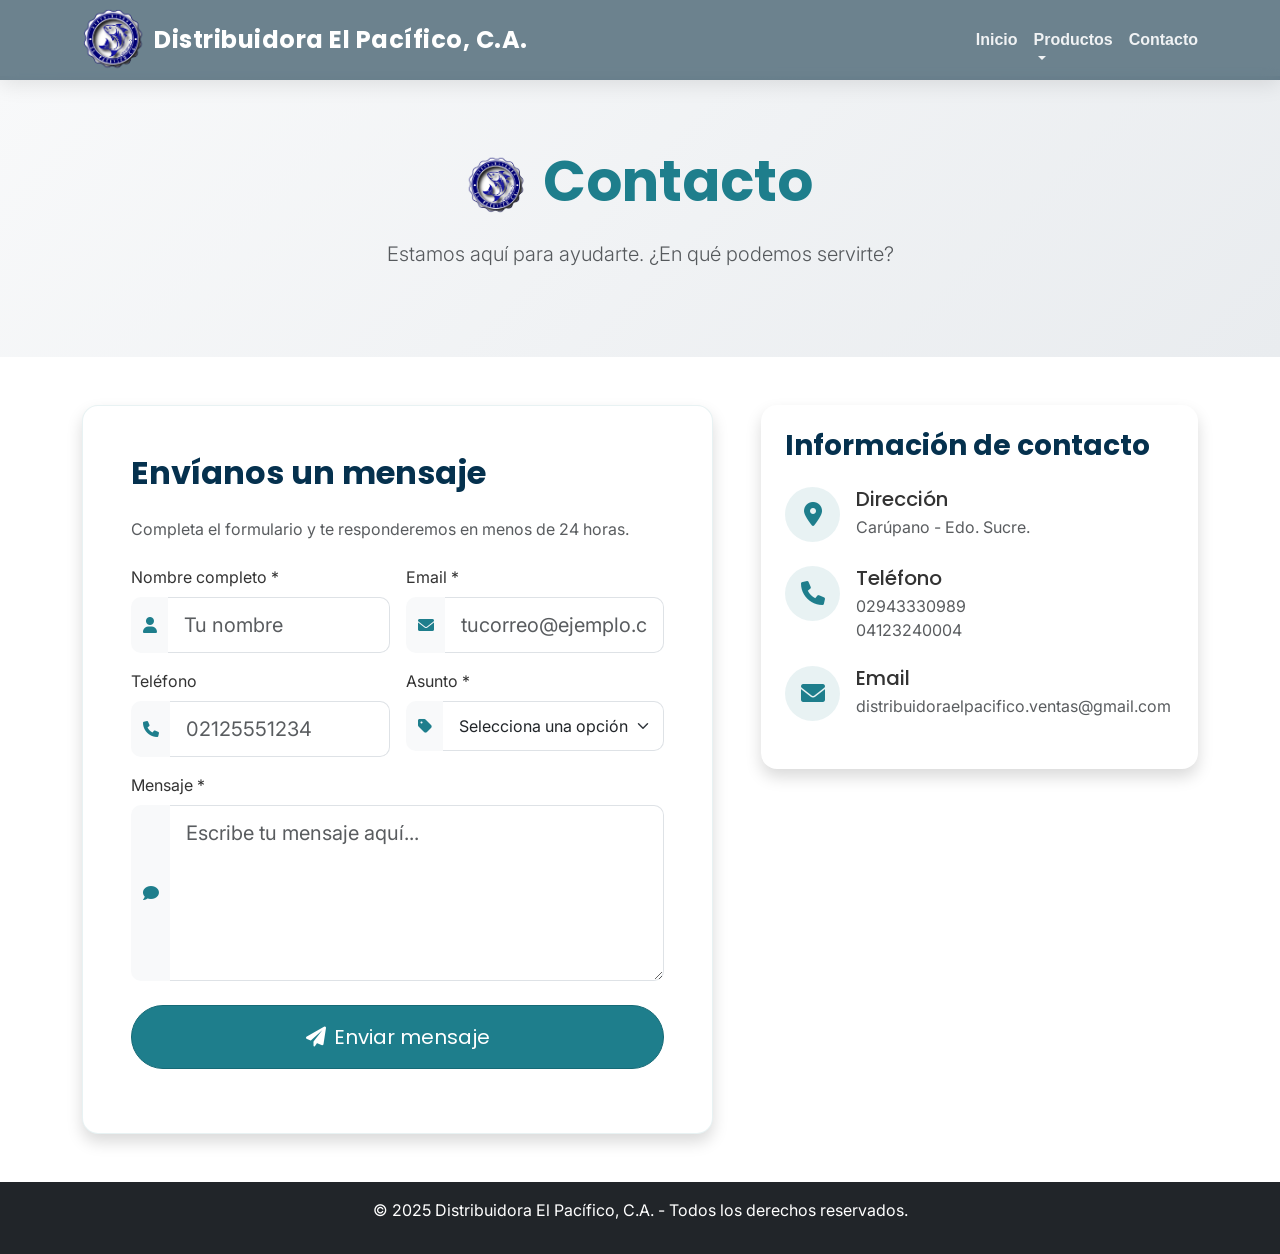
==== commit d4c7a616: "feat: Update contact information" ====
--- a/contacto/index.html
+++ b/contacto/index.html
@@ -110,7 +110,7 @@
                     <div class="contact-info-card bg-white rounded-4 shadow p-4 mb-4">
                         <h3 class="fw-bold mb-4">Información de contacto</h3>
                         
-                        <!--<div class="d-flex mb-4">
+                        <div class="d-flex mb-4">
                             <div class="flex-shrink-0">
                                 <div class="info-icon bg-primary bg-opacity-10 p-3 rounded-circle">
                                     <i class="fas fa-map-marker-alt fs-4 text-primary"></i>
@@ -118,9 +118,9 @@
                             </div>
                             <div class="flex-grow-1 ms-3">
                                 <h5 class="mb-1">Dirección</h5>
-                                <p class="text-muted mb-0">Av. Principal, Calle del Mar, Edif. Pacífico, Caracas 1060, Venezuela</p>
-                            </div>
-                        </div>-->
+                                <p class="text-muted mb-0">Carúpano - Edo. Sucre.</p>
+                            </div>
+                        </div>
                         
                         <div class="d-flex mb-4">
                             <div class="flex-shrink-0">
@@ -130,6 +130,7 @@
                             </div>
                             <div class="flex-grow-1 ms-3">
                                 <h5 class="mb-1">Teléfono</h5>
+                                <p class="text-muted mb-0">02943330989</p>
                                 <p class="text-muted mb-0">04123240004</p>
                             </div>
                         </div>
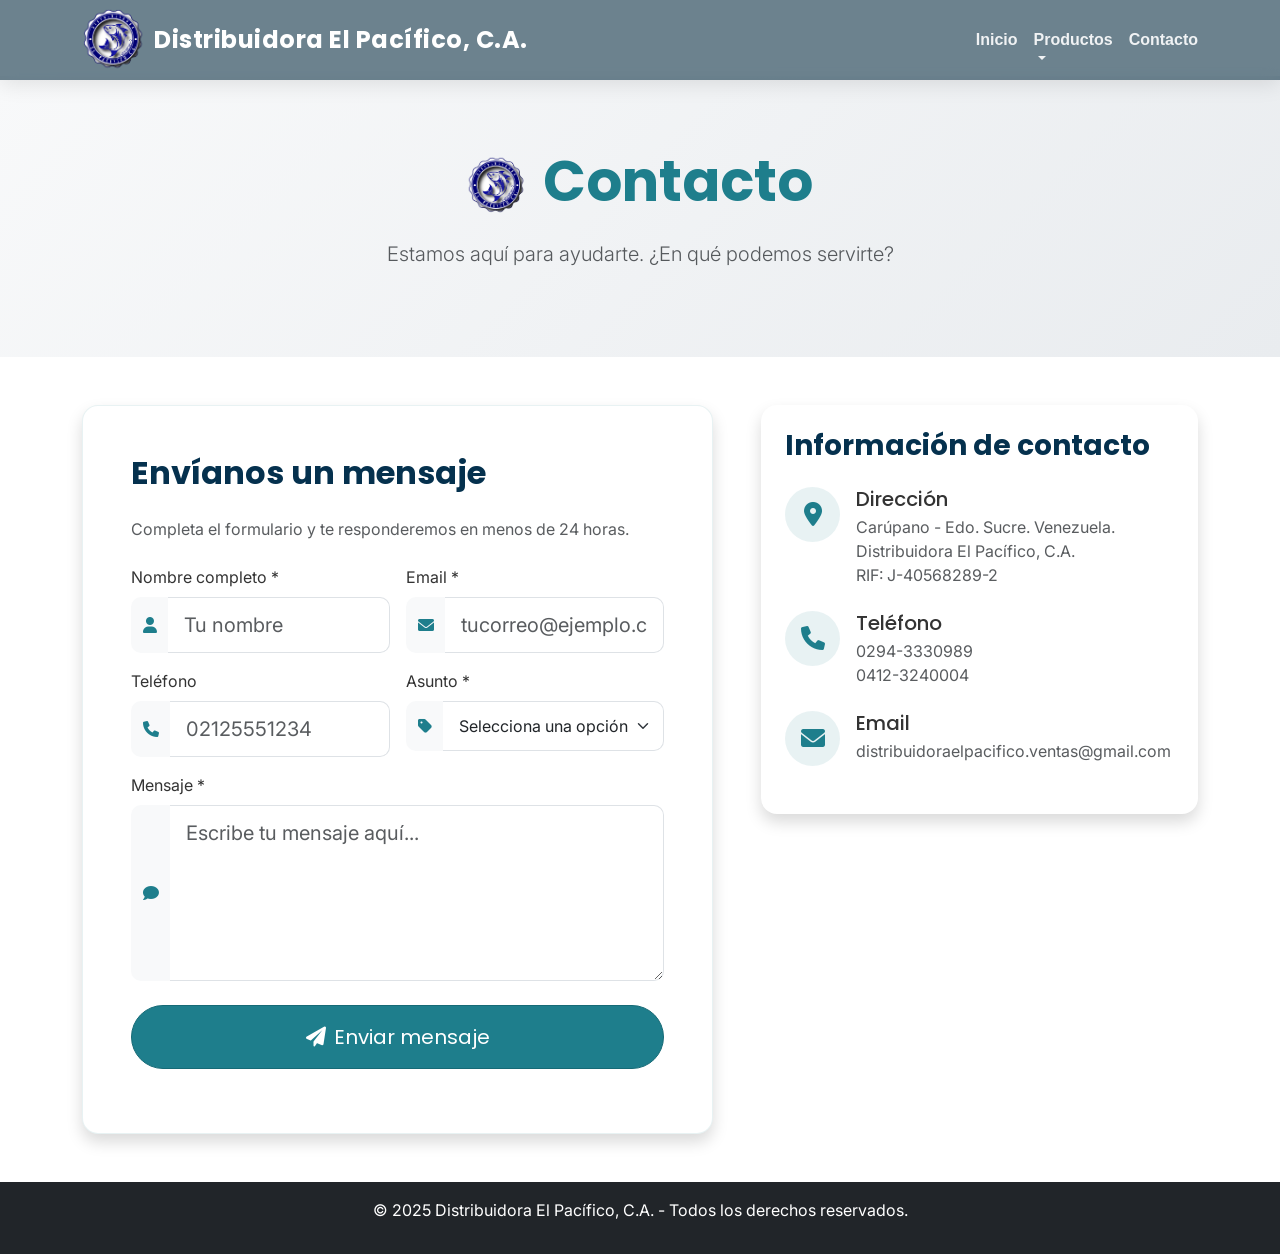
==== commit a74629c9: "feat: Add new changes" ====
--- a/contacto/index.html
+++ b/contacto/index.html
@@ -118,7 +118,9 @@
                             </div>
                             <div class="flex-grow-1 ms-3">
                                 <h5 class="mb-1">Dirección</h5>
-                                <p class="text-muted mb-0">Carúpano - Edo. Sucre.</p>
+                                <p class="text-muted mb-0">Carúpano - Edo. Sucre. Venezuela.</p>
+                                <p class="text-muted mb-0">Distribuidora El Pacífico, C.A.</p>
+                                <p class="text-muted mb-0">RIF: J-40568289-2</p>
                             </div>
                         </div>
                         
@@ -130,8 +132,8 @@
                             </div>
                             <div class="flex-grow-1 ms-3">
                                 <h5 class="mb-1">Teléfono</h5>
-                                <p class="text-muted mb-0">02943330989</p>
-                                <p class="text-muted mb-0">04123240004</p>
+                                <p class="text-muted mb-0">0294-3330989</p>
+                                <p class="text-muted mb-0">0412-3240004</p>
                             </div>
                         </div>
                         
